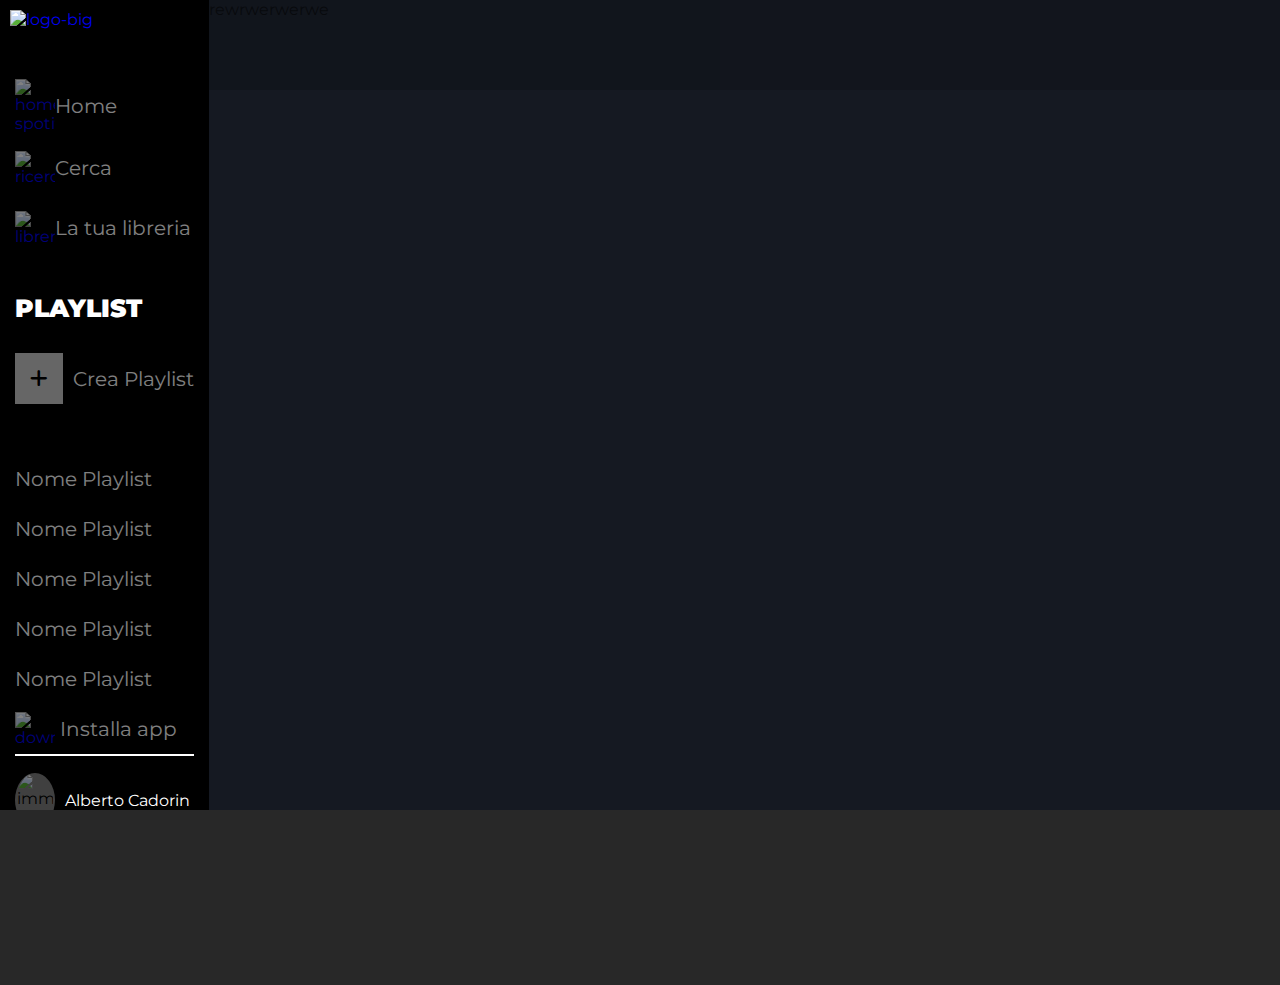
==== day-2/index.html @ 462f4824 "feat: start day-2" ====
<!DOCTYPE html>
<html lang="en">
<head>
    <meta charset="UTF-8">
    <meta name="viewport" content="width=device-width, initial-scale=1.0">
    <title>Spotify</title>
    <link rel="preconnect" href="https://fonts.googleapis.com">
    <link rel="preconnect" href="https://fonts.gstatic.com" crossorigin>
    <link href="https://fonts.googleapis.com/css2?family=Montserrat:ital,wght@0,100..900;1,100..900&display=swap" rel="stylesheet">
    <!-- foglio di stile cdnjs-->
    <link rel="stylesheet" href="https://cdnjs.cloudflare.com/ajax/libs/font-awesome/6.7.2/css/all.min.css" integrity="sha512-Evv84Mr4kqVGRNSgIGL/F/aIDqQb7xQ2vcrdIwxfjThSH8CSR7PBEakCr51Ck+w+/U6swU2Im1vVX0SVk9ABhg==" crossorigin="anonymous" referrerpolicy="no-referrer" />
    <!-- /foglio di stile cdnjs-->

    <link rel="stylesheet" href="css/main.css">
</head>
<body>
    <!-- corpo centrale app -->
    <div class="corpo">
        <div class="coll-sinistra">
            <!-- logo -->
            <div id="logo">
                <a href="#"><img src="img/logo-small.svg" alt="logo-small" class="logo-small"></a>
                <a href="#"><img src="img/logo.svg" alt="logo-big" class="logo-big"></a>
            </div>
            <!-- /logo -->
            <div id="lista-icone">
                <!-- lista icone principali -->
                <ul class="lista">
                    <li>
                        <a href="#">
                            <img src="img/home.svg" alt="home spotify" class="icone">
                            <span class="menu">Home</span>
                        </a>
                    </li>
                    <li>
                        <a href="#">
                            <img src="img/search.svg" alt="ricerca" class="icone">
                            <span class="menu">Cerca</span>
                        </a>
                    </li>
                    <li>
                        <a href="#">
                            <img src="img/libreria.svg" alt="libreria" class="icone">
                            <span class="menu">La tua libreria</span>
                        </a>
                    </li>
                </ul>
                <!-- /lista icone principali -->
            </div>
            <nav id= "playlist">
                <!-- titolo playlist -->
                <h2><strong>playlist</strong></h2>
                 <!-- /titolo playlist -->
                <div class="container-crea">
                    <div class="container-plus"><i class="fa-solid fa-plus"></i></div>
                     <p class="menu">Crea Playlist</p>
                 </div>
                <!-- elenco playlist -->
                <ul>
                    <li>
                        <a href="#">
                            <span class="menu">Nome Playlist</span>
                        </a>
                    </li>
                    <li>
                        <a href="#">
                            <span class="menu">Nome Playlist</span>
                        </a>
                    </li>
                    <li>
                        <a href="#">
                            <span class="menu">Nome Playlist</span>
                        </a>
                    </li>
                    <li>
                        <a href="#">
                             <span class="menu">Nome Playlist</span>
                        </a>
                    </li>
                    <li>
                        <a href="#">
                            <span class="menu">Nome Playlist</span>
                        </a>
                    </li>
                 </ul>
                 <!-- /elenco playlist -->
            </nav>
                <!-- download e profilo -->
                <div id="container-profilo">
                    <a href="#">
                        <div class="container-download">
                            <img src="img/download.svg" alt="download" class="icone">
                        </div>
                        <div>
                            <span class="menu">Installa app</span>
                        </div>
                    </a>
                        <div class="profilo">
                            <img src="img/profile.svg" alt="immagine profilo" class=" icone foto-profilo">
                            <a href="#" class="nome-profilo">Alberto Cadorin </a>
                        </div>
                </div>
                <!-- /download e profilo -->

        </div>

        <div class="coll-destra">
            <!-- bottone -->
            <header>
                <div id="bottone">rewrwerwerwe</div>
            </header>
            <!-- /bottone -->
            <main></main>
        </div>
           
    </div>
    <!-- /corpo centrale app -->

    <!-- footer app -->
    <footer></footer>
    <!-- /footer app -->
</body>
</html>
---- day-2/css/main.css ----
/********************
        reset
********************/

*{
    margin: 0;
    padding: 0;
    box-sizing: border-box;
}

body{
    height: 100vh;
    font-family: "Montserrat", serif;
}

ul{
    list-style-type: none;
}

a{
    text-decoration: none;
    display: flex;
    align-items: center;
}

img{
    width: 100%;
}

/*********************
        main app
*********************/

.corpo{
    height: calc(100% - 90px);
    display: flex;
}

.corpo .coll-sinistra{
    background-color: #000;
    padding-top: 10px;
    flex-shrink: 0;
    display: flex;
    flex-direction: column;
    overflow: hidden;
}

/* corpo di sinistra */

.corpo .coll-sinistra #logo{
    padding: 0 10px;
}

.corpo .coll-sinistra #lista-icone{
    display: flex;
}

/* logo */

.coll-sinistra,
.logo-small,
.icone{
    max-width: 60px;
}

.coll-sinistra .logo-small{
    padding-bottom: 20px;
}

.logo-big{
    display: none;
}

/* logo */

/* padding elementi colonna sinistra */

.corpo .coll-sinistra #lista-icone{
    margin-bottom: 30px;
}

.corpo .coll-sinistra #lista-icone li {
    padding-left: 15px;
    padding-right: 15px;
    margin-bottom: 10px;
}

.corpo .coll-sinistra #container-profilo{
    padding-left: 15px;
    padding-right: 15px;
    margin-top: auto;
}

.corpo .coll-sinistra #playlist{
    padding-left: 15px;
    padding-right: 15px;
}

.container-download{
    margin-right: 5px;
}

/* padding elementi colonna sinistra */

/* parte centrale colonna sinistra */

.corpo .coll-sinistra #lista-icone li:hover {
    border-left: 2px solid chartreuse ;
}

.menu{
    display: none;
    line-height: 2.5;
    opacity: 0.5;
}

h2{
    color: #fff;
    font-size: 25px;
    display: none;
    text-transform: uppercase;
    padding-bottom: 30px;
}

.container-crea{
    display: flex;
    display: none;
    padding-bottom: 50px;
    align-items: center;
}

.container-plus{
    background-color: #666;
    padding: 15px;
    margin-right: 10px;
}

.fa-plus{
    color: #000;
    font-size: 20px;
}

.profilo{
    display: flex;
    padding: 17px 0;
}

.icone{
    opacity: 0.5;
}

.foto-profilo{
    background-color: gray;
    border-radius: 50%;
    padding-left: 2px;
    padding-right: 2px;
}

.nome-profilo{
    margin-left: 10px;
    color: #fff;
    display: none;
}

/* parte centrale colonna sinistra */

/** colonna destra **/

.corpo .coll-destra{
    flex-grow: 1;
    overflow-y: scroll;
}

.coll-destra header{
    height: 90px;
    background-color: #10131a;
    position: fixed;
    top: 0;
    z-index: 2;
    width: 100%;
    opacity: 0.6;
}

.coll-destra main{
    background-color: #151922;
    height: 100%;
}

/* header */





/*********************
        footer
*********************/

footer{
    height: 90px;
    background-color: #282828;
}

/*********************
       responsive
*********************/

@media screen and (min-width: 992px){

    /* colonna sinistra*/

    .corpo .coll-sinistra{
        max-width: 230px;
    }

    .coll-destra header{
        height: 90px;
        background-color: #10131a
    }

    footer{
        height: 175px;
        background-color: #282828;
    }

    .coll-destra main{
        background-color: #151922;
    }

    .corpo .coll-sinistra #lista-icone {
        margin-top: 30px;
    }

    .logo-big{
        display: inline;
        padding-bottom: 20px;
        width: 130px;
    }

    .logo-small{
        display: none;
    }

    .icone{
        max-width: 40px;
    }

    .menu{
        display: inline;
        font-size: 20px;
        color: #fff;
    }
    h2{
        display: inline-block;
    }

    .profilo{
        border-top: 2px solid #fff;
        display: flex;
        align-items: center;
    }

    .nome-profilo{
        display: inline;
    }

    .container-crea{
        display: flex;
    }

    /* colonna sinistra*/
}
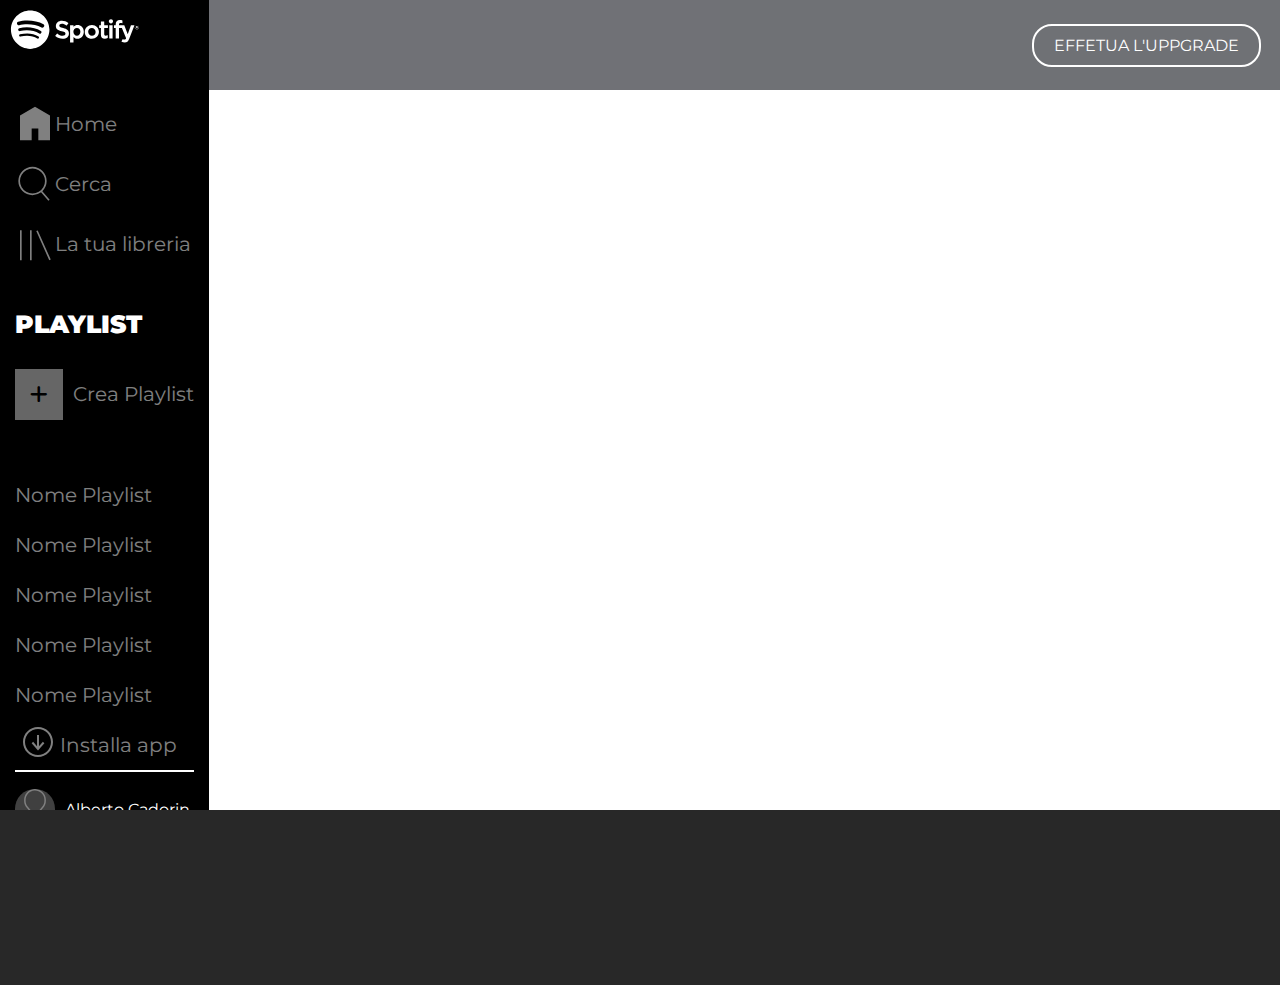
==== commit bbbf95ef: "feat: button and scroll bar" ====
--- a/day-2/index.html
+++ b/day-2/index.html
@@ -107,10 +107,12 @@
         <div class="coll-destra">
             <!-- bottone -->
             <header>
-                <div id="bottone">rewrwerwerwe</div>
+                <div id="bottone"><a href="#">effetua l'uppgrade</a></div>
             </header>
             <!-- /bottone -->
-            <main></main>
+            <main>
+                
+            </main>
         </div>
            
     </div>
--- a/day-2/css/main.css
+++ b/day-2/css/main.css
@@ -169,6 +169,7 @@
 .corpo .coll-destra{
     flex-grow: 1;
     overflow-y: scroll;
+    max-width: calc(100% - 60px);
 }
 
 .coll-destra header{
@@ -177,18 +178,33 @@
     position: fixed;
     top: 0;
     z-index: 2;
-    width: 100%;
+    width: calc(100% - 60px);
     opacity: 0.6;
+    display: flex;
+    flex-direction: column;
+    justify-content: center;
+    align-items: flex-end;
 }
 
 .coll-destra main{
     background-color: #151922;
-    height: 100%;
 }
 
 /* header */
 
-
+.coll-destra header #bottone{
+    
+    margin-left: auto;
+    margin-right: 28px;
+    padding: 10px 20px;
+    border: 2px solid white;
+    border-radius: 20px;
+    text-transform: uppercase;
+}
+
+.coll-destra header #bottone a{
+    color: #fff;
+}
 
 
 
@@ -209,12 +225,13 @@
 
     /* colonna sinistra*/
 
-    .corpo .coll-sinistra{
+    .coll-sinistra{
         max-width: 230px;
     }
 
     .coll-destra header{
         height: 90px;
+        width: calc(100% - 200px);
         background-color: #10131a
     }
 
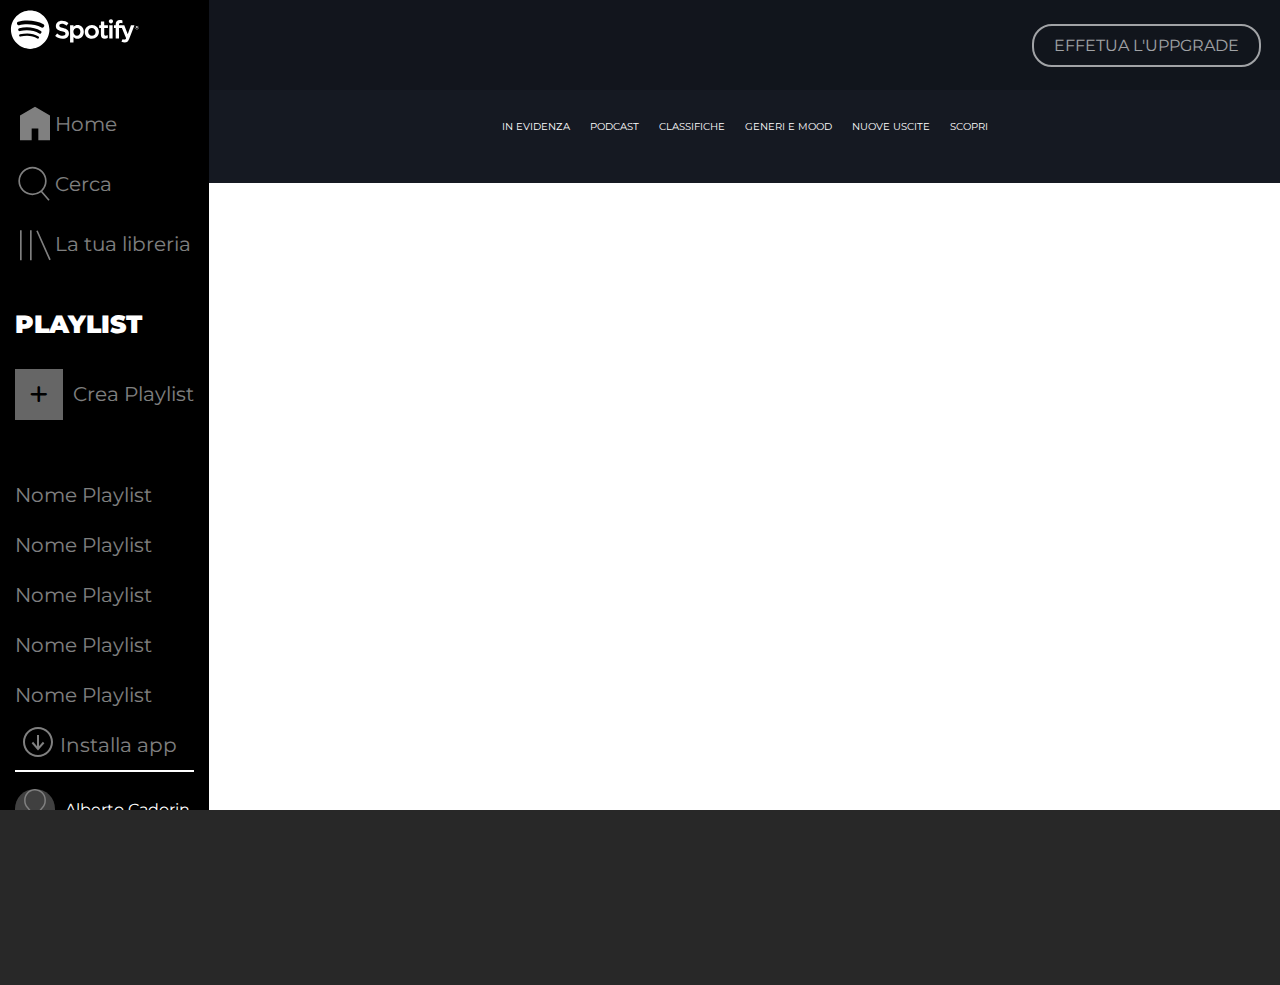
==== commit 32355478: "feat: list main menu" ====
--- a/day-2/index.html
+++ b/day-2/index.html
@@ -111,7 +111,30 @@
             </header>
             <!-- /bottone -->
             <main>
-                
+                <!-- menu main -->
+                <section id="menu-main">
+                    <ul class="lista-tendenze">
+                        <li><a href="#">in evidenza</a></li>
+                        <li><a href="#">podcast</a></li>
+                        <li><a href="#">classifiche</a></li>
+                        <li><a href="#">generi e mood</a></li>
+                        <li><a href="#">nuove uscite</a></li>
+                        <li><a href="#">scopri</a></li>
+                    </ul>
+                </section>
+                <!-- /menu main -->
+
+                <!-- playlist recenti -->
+                <section></section>
+                <!-- /playlist recenti -->
+
+                <!-- creato per Alberto Cadorin -->
+                <section></section>
+                <!-- /creato per Alberto Cadorin -->
+
+                <!-- artisti più popolari -->
+                <section></section>
+                <!-- /artisti più popolari -->
             </main>
         </div>
            
--- a/day-2/css/main.css
+++ b/day-2/css/main.css
@@ -206,6 +206,28 @@
     color: #fff;
 }
 
+main #menu-main{
+    padding: 120px 10px 20px;
+}
+
+main #menu-main .lista-tendenze{
+    display: flex;
+    flex-wrap: wrap;
+    justify-content: center;
+    gap: 20px;
+}
+
+main #menu-main  a{
+    color: #fff;
+    font-size: 10px;
+    text-transform: uppercase;
+    margin-bottom: 30px;
+}
+
+
+main #menu-main a:hover {
+    border-bottom: 2px solid chartreuse;
+}
 
 
 /*********************
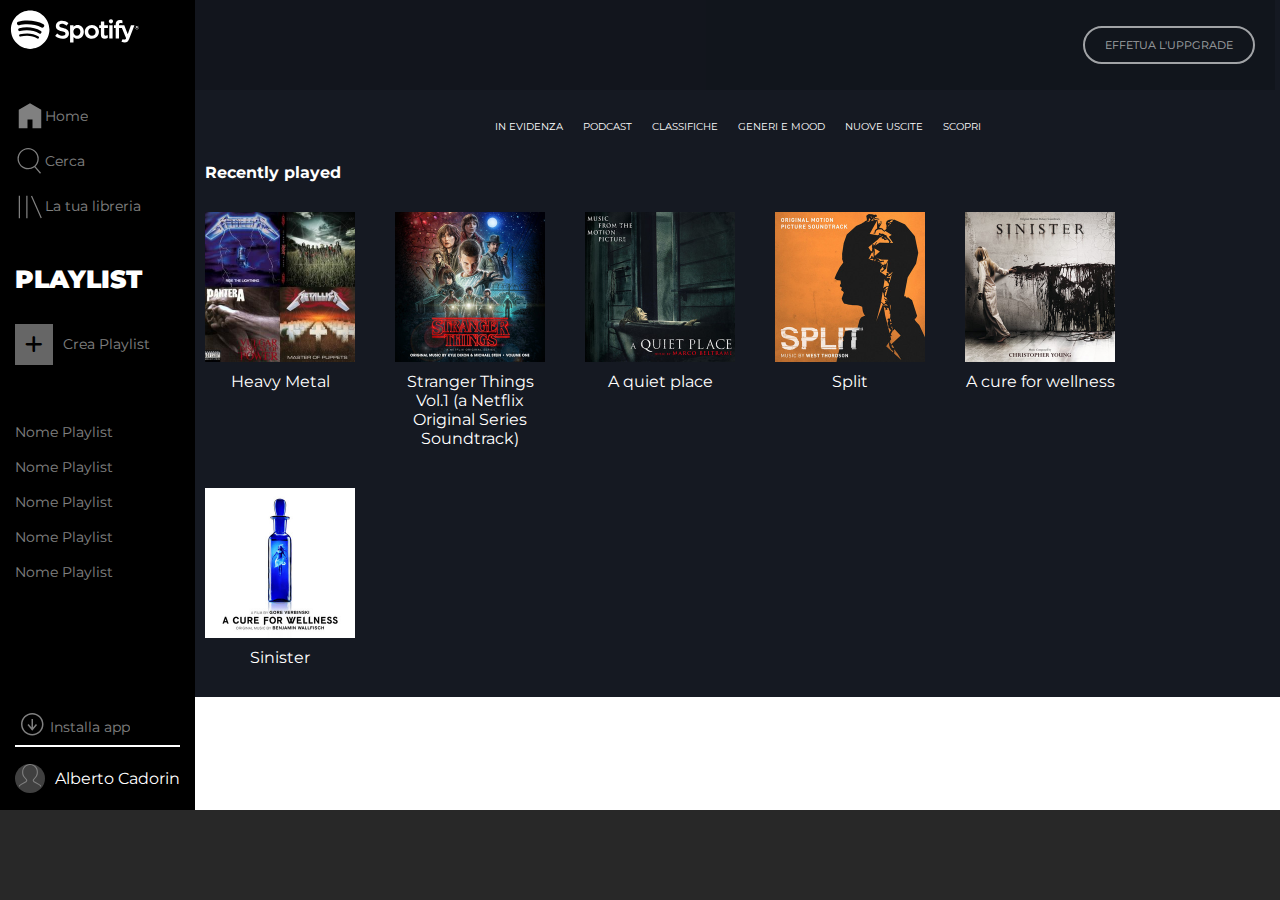
==== commit 273af401: "feat: playlist xs" ====
--- a/day-2/index.html
+++ b/day-2/index.html
@@ -125,7 +125,47 @@
                 <!-- /menu main -->
 
                 <!-- playlist recenti -->
-                <section></section>
+                <section id="playlist-recenti">
+                    <h3>Recently played</h3>
+                    <ul class="container-album">
+                        <li>
+                            <a href="#" class="titolo-album">
+                                <img src="img/metal_lifting.jpg" alt="mix metal">
+                                <div>Heavy Metal</div>
+                            </a>
+                        </li>
+                        <li>
+                            <a href="#" class="titolo-album">
+                                <img src="img/stranger.jpeg" alt="stranger">
+                                <div>Stranger Things Vol.1 (a Netflix Original Series Soundtrack)</div>
+                            </a>
+                        </li>
+                        <li>
+                            <a href="#" class="titolo-album">
+                                <img src="img/aquietplace.jpeg" alt="a quiet place">
+                                <div>A quiet place</div>
+                            </a>
+                        </li>
+                        <li>
+                            <a href="#" class="titolo-album">
+                                <img src="img/split.jpeg" alt="split">
+                                <div>Split</div>
+                            </a>
+                        </li>
+                        <li>
+                            <a href="#" class="titolo-album">
+                                <img src="img/sinister.jpeg" alt="sinister">
+                                <div>A cure for wellness</div>
+                            </a>
+                        </li>
+                        <li>
+                            <a href="#" class="titolo-album">
+                                <img src="img/cure.jpeg" alt="cure">
+                                <div>Sinister</div>
+                            </a>
+                        </li>
+                    </ul>
+                </section>
                 <!-- /playlist recenti -->
 
                 <!-- creato per Alberto Cadorin -->
--- a/day-2/css/main.css
+++ b/day-2/css/main.css
@@ -131,7 +131,7 @@
 
 .container-plus{
     background-color: #666;
-    padding: 15px;
+    padding: 10px;
     margin-right: 10px;
 }
 
@@ -169,7 +169,6 @@
 .corpo .coll-destra{
     flex-grow: 1;
     overflow-y: scroll;
-    max-width: calc(100% - 60px);
 }
 
 .coll-destra header{
@@ -192,22 +191,27 @@
 
 /* header */
 
-.coll-destra header #bottone{
-    
+ #bottone{
+    margin-right: 20px;
     margin-left: auto;
-    margin-right: 28px;
     padding: 10px 20px;
     border: 2px solid white;
     border-radius: 20px;
     text-transform: uppercase;
-}
-
-.coll-destra header #bottone a{
-    color: #fff;
-}
+    
+}
+
+ #bottone a{
+    color: #fff;
+    font-size: 11px;
+}
+
+/* main */
 
 main #menu-main{
-    padding: 120px 10px 20px;
+    padding: 120px 10px 0px;
+    display: flex;
+    justify-content: center;
 }
 
 main #menu-main .lista-tendenze{
@@ -229,6 +233,39 @@
     border-bottom: 2px solid chartreuse;
 }
 
+/* album */
+
+#playlist-recenti{
+    
+    padding: 0px 10px 30px;
+}
+
+
+#playlist-recenti .container-album{
+    padding-top: 30px;
+    display: flex;
+    gap: 40px;
+    flex-wrap: wrap;
+}
+
+#playlist-recenti .container-album li{
+    width: 150px;
+}
+
+#playlist-recenti .container-album li .titolo-album{
+    display: flex;
+    flex-direction: column;
+    color: white;
+    gap: 10px;
+}
+h3{
+    color: #fff;
+    font-size: 16px;
+}
+
+#playlist-recenti .container-album li .titolo-album div{
+    text-align: center;
+}
 
 /*********************
         footer
@@ -243,69 +280,89 @@
        responsive
 *********************/
 
-@media screen and (min-width: 992px){
-
-    /* colonna sinistra*/
-
+/************* mobile ****************/
+
+@media screen and (min-width: 576px){
     .coll-sinistra{
         max-width: 230px;
     }
 
+    .corpo .coll-sinistra #lista-icone {
+        margin-top: 30px;
+    }
+
+    .logo-big{
+        display: inline;
+        padding-bottom: 20px;
+        width: 130px;
+    }
+
+    .logo-small{
+        display: none;
+    }
+
+    .icone{
+        max-width: 30px;
+    }
+
+    .menu{
+        display: inline;
+        font-size: 14px;
+        color: #fff;
+    }
+    h2{
+        display: inline-block;
+    }
+
+    .profilo{
+        border-top: 2px solid #fff;
+        display: flex;
+        align-items: center;
+    }
+
+    .nome-profilo{
+        display: inline;
+    }
+
+    .container-crea{
+        display: flex;
+    }
+
+    /* colonna destra */
     .coll-destra header{
         height: 90px;
         width: calc(100% - 200px);
         background-color: #10131a
     }
 
-    footer{
-        height: 175px;
-        background-color: #282828;
-    }
-
-    .coll-destra main{
-        background-color: #151922;
-    }
-
-    .corpo .coll-sinistra #lista-icone {
-        margin-top: 30px;
-    }
-
-    .logo-big{
-        display: inline;
-        padding-bottom: 20px;
-        width: 130px;
-    }
-
-    .logo-small{
-        display: none;
-    }
-
-    .icone{
-        max-width: 40px;
-    }
-
-    .menu{
-        display: inline;
-        font-size: 20px;
-        color: #fff;
-    }
-    h2{
-        display: inline-block;
-    }
-
-    .profilo{
-        border-top: 2px solid #fff;
-        display: flex;
-        align-items: center;
-    }
-
-    .nome-profilo{
-        display: inline;
-    }
-
-    .container-crea{
-        display: flex;
-    }
+    main #menu-main .lista-tendenze{
+        width: calc(150% / 2);
+        justify-content: center;
+    }
+    
+}
+/************* tablet **************/
+
+@media screen and (min-width: 768px){
+    main #menu-main .lista-tendenze{
+        width: calc(160% / 2);
+        justify-content: center;
+    }
+}
+/****************** deckstop ********************/
+@media screen and (min-width: 992px){
 
     /* colonna sinistra*/
-}+
+    .coll-sinistra{
+        max-width: 230px;
+    }
+
+    
+
+    /* colonna sinistra*/
+}
+
+
+
+
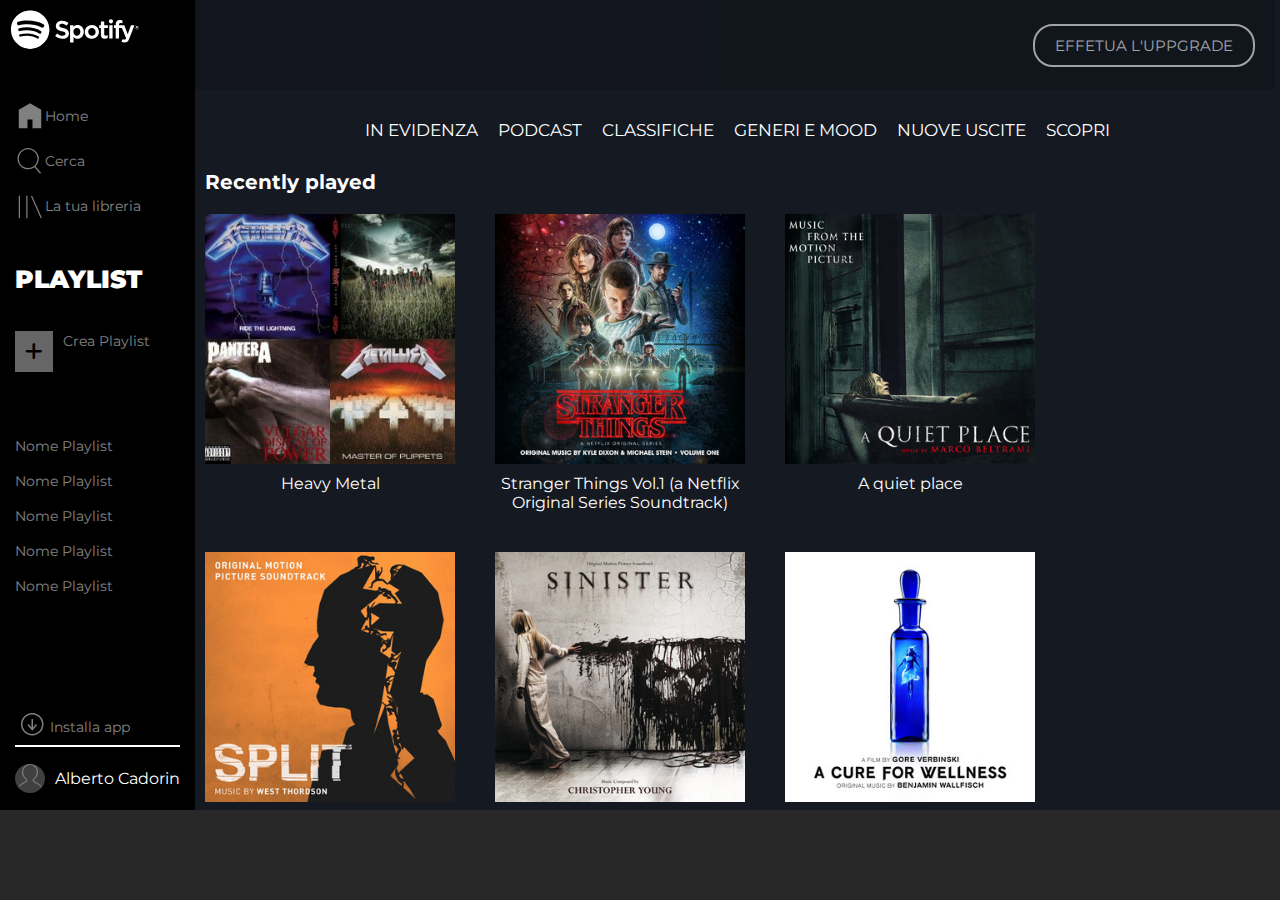
==== commit 6fa64a0d: "feat: playlist created for you" ====
--- a/day-2/index.html
+++ b/day-2/index.html
@@ -169,11 +169,43 @@
                 <!-- /playlist recenti -->
 
                 <!-- creato per Alberto Cadorin -->
-                <section></section>
+                <section id="playlist-recenti">
+                    <h3>Creato per Alberto Cadorin</h3>
+                    <p>Più ascolti più saranno accurati i suggerimenti</p>
+                    <ul class="container-album">
+                        <li>
+                            <a href="#" class="titolo-album">
+                                <img src="img/radar.jpeg" alt=" release radar">
+                                <div>Release Radar</div>
+                            </a>
+                        </li>
+                        <li>
+                            <a href="#" class="titolo-album">
+                                <img src="img/mixdaily.jpeg" alt="mix musica">
+                                <div>Daily mix 1</div>
+                            </a>
+                        </li>
+                    </ul>
+                </section>
                 <!-- /creato per Alberto Cadorin -->
 
                 <!-- artisti più popolari -->
-                <section></section>
+                <section>
+                    <h3>Artisti più popolari</h3>
+                    <p>Più ascolti più saranno accurati i suggerimenti</p>
+                    <ul>
+                        <li>
+                            <a href="#">
+                                
+                            </a>
+                        </li>
+                        <li>
+                            <a href="#">
+
+                            </a>
+                        </li>
+                    </ul>
+                </section>
                 <!-- /artisti più popolari -->
             </main>
         </div>
--- a/day-2/css/main.css
+++ b/day-2/css/main.css
@@ -242,7 +242,6 @@
 
 
 #playlist-recenti .container-album{
-    padding-top: 30px;
     display: flex;
     gap: 40px;
     flex-wrap: wrap;
@@ -261,10 +260,19 @@
 h3{
     color: #fff;
     font-size: 16px;
+    padding-bottom: 20px;
 }
 
 #playlist-recenti .container-album li .titolo-album div{
     text-align: center;
+}
+
+/* creato per alberto */
+
+p{
+    font-size: 13px;
+    color: #7d7f84;
+    padding-bottom: 20px;
 }
 
 /*********************
@@ -345,8 +353,12 @@
 
 @media screen and (min-width: 768px){
     main #menu-main .lista-tendenze{
-        width: calc(160% / 2);
+        width: calc(200% / 2);
         justify-content: center;
+    }
+
+    main #menu-main a {
+        font-size: 13px;
     }
 }
 /****************** deckstop ********************/
@@ -358,8 +370,26 @@
         max-width: 230px;
     }
 
-    
-
+    main #menu-main a {
+        font-size: 17px;
+    }
+
+    #bottone a {
+        
+        font-size: 15px;
+    }
+
+    #playlist-recenti .container-album li {
+        width: 250px;
+    }
+
+    h3{
+        font-size: 20px;
+    }
+
+    p{
+        font-size: 16px;
+    }
     /* colonna sinistra*/
 }
 
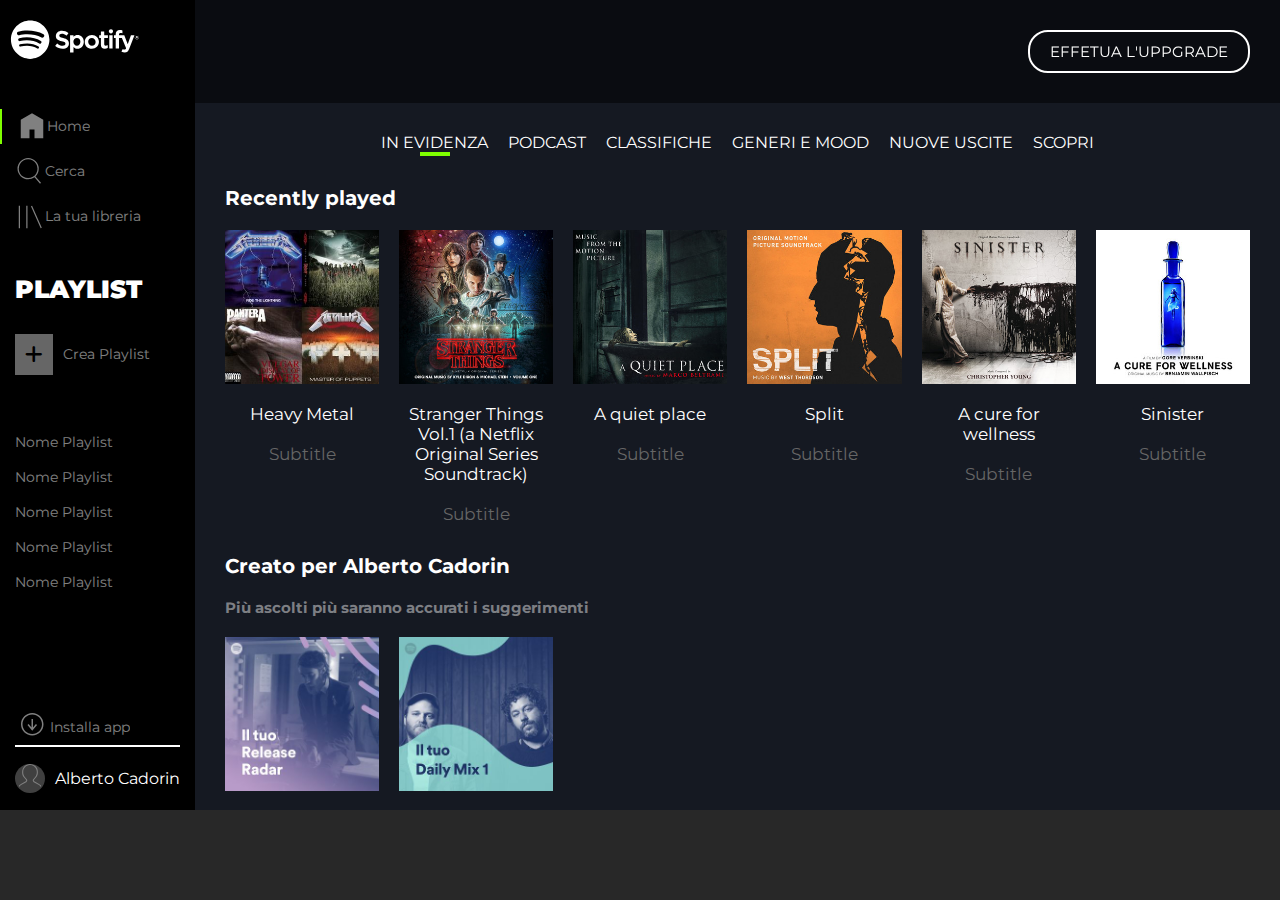
==== commit b1e71aa8: "feat: correction" ====
--- a/day-2/index.html
+++ b/day-2/index.html
@@ -26,7 +26,7 @@
             <div id="lista-icone">
                 <!-- lista icone principali -->
                 <ul class="lista">
-                    <li>
+                    <li class="home">
                         <a href="#">
                             <img src="img/home.svg" alt="home spotify" class="icone">
                             <span class="menu">Home</span>
@@ -52,8 +52,10 @@
                 <h2><strong>playlist</strong></h2>
                  <!-- /titolo playlist -->
                 <div class="container-crea">
-                    <div class="container-plus"><i class="fa-solid fa-plus"></i></div>
-                     <p class="menu">Crea Playlist</p>
+                    <a href="#">
+                        <div class="container-plus"><i class="fa-solid fa-plus"></i></div>
+                        <p class="menu">Crea Playlist</p>
+                    </a> 
                  </div>
                 <!-- elenco playlist -->
                 <ul>
@@ -114,7 +116,7 @@
                 <!-- menu main -->
                 <section id="menu-main">
                     <ul class="lista-tendenze">
-                        <li><a href="#">in evidenza</a></li>
+                        <li><a href="#" class="evidenzia">in evidenza</a></li>
                         <li><a href="#">podcast</a></li>
                         <li><a href="#">classifiche</a></li>
                         <li><a href="#">generi e mood</a></li>
@@ -132,36 +134,42 @@
                             <a href="#" class="titolo-album">
                                 <img src="img/metal_lifting.jpg" alt="mix metal">
                                 <div>Heavy Metal</div>
+                                <div class="sub">Subtitle</div>
                             </a>
                         </li>
                         <li>
                             <a href="#" class="titolo-album">
                                 <img src="img/stranger.jpeg" alt="stranger">
                                 <div>Stranger Things Vol.1 (a Netflix Original Series Soundtrack)</div>
+                                <div class="sub">Subtitle</div>
                             </a>
                         </li>
                         <li>
                             <a href="#" class="titolo-album">
                                 <img src="img/aquietplace.jpeg" alt="a quiet place">
                                 <div>A quiet place</div>
+                                <div class="sub">Subtitle</div>
                             </a>
                         </li>
                         <li>
                             <a href="#" class="titolo-album">
                                 <img src="img/split.jpeg" alt="split">
                                 <div>Split</div>
+                                <div class="sub">Subtitle</div>
                             </a>
                         </li>
                         <li>
                             <a href="#" class="titolo-album">
                                 <img src="img/sinister.jpeg" alt="sinister">
                                 <div>A cure for wellness</div>
+                                <div class="sub">Subtitle</div>
                             </a>
                         </li>
                         <li>
                             <a href="#" class="titolo-album">
                                 <img src="img/cure.jpeg" alt="cure">
                                 <div>Sinister</div>
+                                <div class="sub">Subtitle</div>
                             </a>
                         </li>
                     </ul>
@@ -169,9 +177,9 @@
                 <!-- /playlist recenti -->
 
                 <!-- creato per Alberto Cadorin -->
-                <section id="playlist-recenti">
+                <section id="playlist-create-per-me">
                     <h3>Creato per Alberto Cadorin</h3>
-                    <p>Più ascolti più saranno accurati i suggerimenti</p>
+                    <h4>Più ascolti più saranno accurati i suggerimenti</h4>
                     <ul class="container-album">
                         <li>
                             <a href="#" class="titolo-album">
@@ -190,18 +198,20 @@
                 <!-- /creato per Alberto Cadorin -->
 
                 <!-- artisti più popolari -->
-                <section>
+                <section id="artisti-piu-popolari">
                     <h3>Artisti più popolari</h3>
-                    <p>Più ascolti più saranno accurati i suggerimenti</p>
-                    <ul>
-                        <li>
-                            <a href="#">
-                                
-                            </a>
-                        </li>
-                        <li>
-                            <a href="#">
-
+                    <h4>Più ascolti più saranno accurati i suggerimenti</h4>
+                    <ul class="container-album">
+                        <li class="artisti">
+                            <a href="#" class="titolo-album">
+                                <img src="img/youg.jpeg" alt="youg">
+                                <div>Lana del Rey</div>
+                            </a>
+                        </li>
+                        <li>
+                            <a href="#" class="titolo-album">
+                                <img src="img/einaudi.jpeg" alt="einaudi">
+                                <div>Ludovico Einaudi</div>
                             </a>
                         </li>
                     </ul>
--- a/day-2/css/main.css
+++ b/day-2/css/main.css
@@ -38,7 +38,7 @@
 
 .corpo .coll-sinistra{
     background-color: #000;
-    padding-top: 10px;
+    padding-top: 20px;
     flex-shrink: 0;
     display: flex;
     flex-direction: column;
@@ -60,7 +60,7 @@
 .coll-sinistra,
 .logo-small,
 .icone{
-    max-width: 60px;
+    max-width: 50px;
 }
 
 .coll-sinistra .logo-small{
@@ -104,7 +104,7 @@
 
 /* parte centrale colonna sinistra */
 
-.corpo .coll-sinistra #lista-icone li:hover {
+.corpo .coll-sinistra #lista-icone .home {
     border-left: 2px solid chartreuse ;
 }
 
@@ -168,21 +168,18 @@
 
 .corpo .coll-destra{
     flex-grow: 1;
-    overflow-y: scroll;
+    overflow-y: auto;
+    background-color: #151922;
 }
 
 .coll-destra header{
-    height: 90px;
-    background-color: #10131a;
-    position: fixed;
+    background-color: rgb(0, 0, 0, 0.5);
+    position: sticky;
     top: 0;
-    z-index: 2;
-    width: calc(100% - 60px);
-    opacity: 0.6;
-    display: flex;
-    flex-direction: column;
-    justify-content: center;
-    align-items: flex-end;
+    left: 0;
+    display: flex;
+    justify-content: end;
+    padding: 30px;
 }
 
 .coll-destra main{
@@ -192,8 +189,6 @@
 /* header */
 
  #bottone{
-    margin-right: 20px;
-    margin-left: auto;
     padding: 10px 20px;
     border: 2px solid white;
     border-radius: 20px;
@@ -209,7 +204,7 @@
 /* main */
 
 main #menu-main{
-    padding: 120px 10px 0px;
+    padding: 30px 10px 0px;
     display: flex;
     justify-content: center;
 }
@@ -229,29 +224,38 @@
 }
 
 
-main #menu-main a:hover {
-    border-bottom: 2px solid chartreuse;
+main #menu-main a {
+    display: flex;
+    flex-direction: column;
+}
+
+main #menu-main .evidenzia:after {
+    content: "";
+    height: 4px;
+    background-color: chartreuse;
+    display: block;
+    width: 30px;
 }
 
 /* album */
 
 #playlist-recenti{
-    
     padding: 0px 10px 30px;
 }
 
 
-#playlist-recenti .container-album{
-    display: flex;
-    gap: 40px;
+ .container-album{
+    display: flex;
+    gap: 20px;
     flex-wrap: wrap;
 }
 
-#playlist-recenti .container-album li{
-    width: 150px;
-}
-
-#playlist-recenti .container-album li .titolo-album{
+ .container-album li{
+    width: calc((100% - 40px) / 2);
+    flex-shrink: 0;
+}
+
+ .container-album li .titolo-album{
     display: flex;
     flex-direction: column;
     color: white;
@@ -267,12 +271,34 @@
     text-align: center;
 }
 
+.sub{
+    color: #666;
+}
+
 /* creato per alberto */
+
+#playlist-create-per-me{
+    padding: 0px 10px 30px;
+}
 
 p{
     font-size: 13px;
     color: #7d7f84;
+}
+
+h4{
+    font-size: 13px;
+    color: #7d7f84;
     padding-bottom: 20px;
+}
+/* artisti */
+#artisti-piu-popolari{
+    padding: 0px 10px 30px;
+}
+
+#artisti-piu-popolari img{
+    border: 2px solid #282828;
+    border-radius: 50%;
 }
 
 /*********************
@@ -337,28 +363,23 @@
     }
 
     /* colonna destra */
-    .coll-destra header{
-        height: 90px;
-        width: calc(100% - 200px);
-        background-color: #10131a
-    }
-
-    main #menu-main .lista-tendenze{
-        width: calc(150% / 2);
-        justify-content: center;
-    }
     
+    
 }
 /************* tablet **************/
 
 @media screen and (min-width: 768px){
-    main #menu-main .lista-tendenze{
-        width: calc(200% / 2);
-        justify-content: center;
-    }
-
+    
     main #menu-main a {
-        font-size: 13px;
+        font-size: 16px;
+    }
+     .container-album li {
+        width: calc((100% - 60px) / 4);
+        flex-shrink: 0;
+    }
+
+    h4{
+        font-size: 15px;
     }
 }
 /****************** deckstop ********************/
@@ -370,16 +391,13 @@
         max-width: 230px;
     }
 
-    main #menu-main a {
-        font-size: 17px;
-    }
 
     #bottone a {
         
         font-size: 15px;
     }
 
-    #playlist-recenti .container-album li {
+     .container-album li {
         width: 250px;
     }
 
@@ -390,9 +408,35 @@
     p{
         font-size: 16px;
     }
+
+    #playlist-recenti {
+        padding: 0px 30px 30px;
+    }
+
+    #playlist-create-per-me{
+        padding: 0px 30px 30px;
+    }
+
+    #artisti-piu-popolari{
+        padding: 0px 30px 30px;
+    }
     /* colonna sinistra*/
-}
-
-
-
-
+
+     .container-album li {
+        width: calc((100% - 100px) / 6);
+        flex-shrink: 0;
+    }
+
+    .container-album li .titolo-album{
+        gap: 20px;
+    }
+
+    #playlist-recenti .container-album li .titolo-album div{
+        text-align: center;
+        font-size: 17px;
+    }
+}
+
+
+
+
